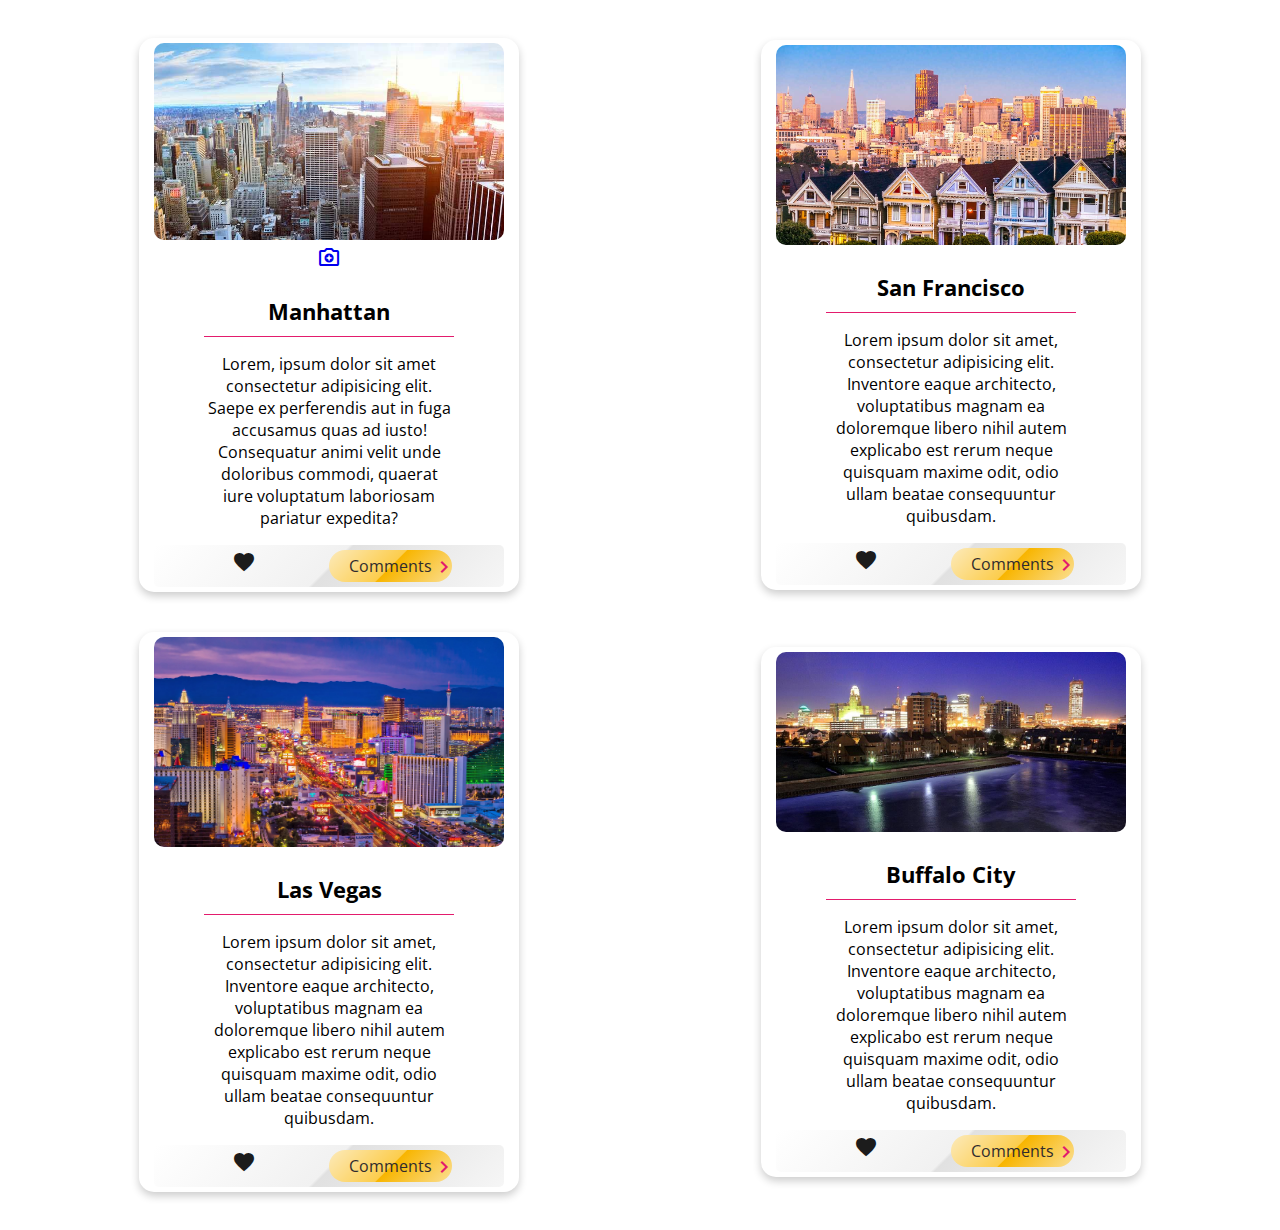
==== index.html @ 7cc3cee2 "First Commit" ====
<!DOCTYPE html>
<html lang="en">
  <head>
    <meta charset="UTF-8" />
    <meta http-equiv="X-UA-Compatible" content="IE=edge" />
    <meta name="viewport" content="width=device-width, initial-scale=1.0" />
    <link rel="stylesheet" href="style.css" />
    <link rel="stylesheet" href="https://fonts.googleapis.com/css2?family=Material+Symbols+Outlined:opsz,wght,FILL,GRAD@20..48,100..700,0..1,-50..200" />
    <link
      href="https://fonts.googleapis.com/icon?family=Material+Icons"
      rel="stylesheet"
    />
    <link rel="preconnect" href="https://fonts.gstatic.com" />
    <link
      href="https://fonts.googleapis.com/css2?family=Open+Sans:wght@300;400&display=swap"
      rel="stylesheet"
    />

    <title>Cards Example</title>
  </head>
  <body id="body">
    <div class="card">
      <a href="https://www.nycgo.com/boroughs-neighborhoods/manhattan/">
        <img src="./images/NYimg.jpg" alt="Manhattan"/>
				<span id="symbol"
				class="material-symbols-outlined">
					camera_enhance
					</span> 
      </a>
      <div class="cont-city-name">
        <h3>Manhattan</h3>
        <p>
          Lorem, ipsum dolor sit amet consectetur adipisicing elit. Saepe ex
          perferendis aut in fuga accusamus quas ad iusto! Consequatur animi
          velit unde doloribus commodi, quaerat iure voluptatum laboriosam
          pariatur expedita?
        </p>
      </div>
      <div class="cont_down">
        
        
          <a id="likeIt" class="material-icons like"> favorite  </a>
         
          
          <a class="a_down" href="./forms/comments.html">Comments<i class="material-icons"> chevron_right </i></a>
        </div>
      
        

        
      </div>
    </div>
    <div class="card">
      <a href="https://www.sftravel.com/">
        <img src="./images/SanFRAimg.jpg" alt="San Francisco" />
      </a>
      <div class="cont-city-name">
        <h3>San Francisco</h3>
        <p>
          Lorem ipsum dolor sit amet, consectetur adipisicing elit. Inventore
          eaque architecto, voluptatibus magnam ea doloremque libero nihil autem
          explicabo est rerum neque quisquam maxime odit, odio ullam beatae
          consequuntur quibusdam.
        </p>
      </div>
      <div class="cont_down">
        <a id="likeIt" class="material-icons like"> favorite </a>
        <a class="a_down" href="./forms/comments.html"">Comments<i class="material-icons"> chevron_right </i></a>
      </div>
    </div>

    <div class="card">
      <a href="https://www.visitlasvegas.com/">
        <img src="./images/VEGASimg.jpg" alt="Las Vegas" />
      </a>
      <div class="cont-city-name">
        <h3>Las Vegas</h3>
        <p>
          Lorem ipsum dolor sit amet, consectetur adipisicing elit. Inventore
          eaque architecto, voluptatibus magnam ea doloremque libero nihil autem
          explicabo est rerum neque quisquam maxime odit, odio ullam beatae
          consequuntur quibusdam.
        </p>
      </div>
      <div class="cont_down">
        <a id="likeIt"  class="material-icons like"> favorite </a>
        <a class="a_down" href="./forms/comments.html"">Comments<i class="material-icons"> chevron_right </i></a>
      </div>
    </div>
    <div class="card">
      <a href="https://www.visitbuffaloniagara.com/see-do/">
        <img id="img_bf" src="./images/buffaloCity.jpg" alt="Buffalo City"  />
      </a>
      <div class="cont-city-name">
        <h3>Buffalo City</h3>
        <p>
          Lorem ipsum dolor sit amet, consectetur adipisicing elit. Inventore
          eaque architecto, voluptatibus magnam ea doloremque libero nihil autem
          explicabo est rerum neque quisquam maxime odit, odio ullam beatae
          consequuntur quibusdam.
        </p>
      </div>
      <div class="cont_down">
        <a id="likeIt" class="material-icons like"> favorite </a>
        <a class="a_down" href="./forms/comments.html"">Comments<i class="material-icons"> chevron_right </i></a>
      </div>
    </div>
    </div>
  </body>
  <script src="like.js"></script>
</html>
---- style.css ----
body {
  display: flex;
  align-items: center;
  justify-content: space-around;
  padding: 10px;
  font-family: "Open Sans", sans-serif;
}

@media only screen and (max-width: 1300px ){
  body{
    display: flex;
    flex-wrap: wrap;
  }
}


.card {
  width: 370px;
  height: auto;
  border-radius: 15px;
  padding: 5px;
  box-shadow: 0 4px 8px 0 rgba(0, 0, 0, 0.2);
  margin: 20px 20px;
  transition: 0.3s;
  text-align: center;
	position: relative;
}

/* .card img:hover{
	opacity: 0.3;
  filter: grayscale(100%);
}

#symbol{
	position: absolute;
	top: 25%;
	left: 43%;
	border-radius: 50%;
  font-size: 34px;
  color: #000000;
  width: 60px;
  height: 60px;
  line-height: 60px;
  background: #ffffff;
  transform: translate(-50%, -50%) scale(0);
  transition: transform 300ms 0ms cubic-bezier(0.6, -0.28, 0.735, 0.045); 
} 

#symbol:hover{
	transform: translate(-50%, -50%) scale(1);
  transition: transform 300ms 100ms cubic-bezier(0.175, 0.885, 0.32, 1.275);
} */ 

/*MOBILE*/

@media (max-width: 400px){
  .card{
    width: 250px;
  }
  
  img{
    max-width: 80%;
    height: auto;
    margin-top: 10px;
  }

  p{
    font-size: 18px;
  }

  .a_down{
    font-size: 15px;
  }
}


.like.selected {
	color: #e31b6d;
}


.card:hover {
  box-shadow: 0 8px 16px 0 rgba(0, 0, 0, 0.2);
  transform: scale(1.1);
  transition: 1s;
}

img {
  width: 350px;
  max-height: 210px;
  border-radius: 10px;
  cursor: pointer;
}

.cont-city-name {
  display: block;
  margin-left: auto;
  margin-right: auto;
  text-align: center;
  width: 250px;
}

h3 {
  font-weight: bold;
  border-bottom: 1px solid #e31b6d;
  font-size: 22px;
  padding-bottom: 10px;
  margin-bottom: 10px;
}

.cont_down {
  display: flex;
  margin-top: 5px;

  padding: 5px;
  margin-left: 10px;
  margin-right: 10px;
  background: -webkit-linear-gradient(
    -45deg,
    #ffffff 0%,
    #f1f1f1 50%,
    #e1e1e1 51%,
    #f6f6f6 100%
  );
  border-radius: 5px;
}

.like-div{
  width: 200px;
  height: 100px;
  border-radius: 10px;
  border: 1px solid #e31b6d;
  text-align: center;
  position: absolute;
  top: 20px;
  background: -webkit-linear-gradient(left, #ffffff 0%,#e5e5e5 100%);
  color: #1c1c1c;
  padding: 10px;
  font-size: 15px;
  font-weight: bold;
}


/*.btnBox{
  margin-top: 50px;
}*/

.removeBtn{
  border-radius: 50%;
  text-align: center;
  width: 5px;
  height: auto;
  background-color: #e31b6d;
  color: #e31b6d;
  font-weight: bold;
  padding: 10px;
}



.like {
  width: 50%;
  text-align: center;
  color: #1c1c1c;
  cursor: pointer;
  position: relative;
	animation: heartbeat 1s infinite;
}

@keyframes heartbeat{
	0%{
		transform: scale(.75);
	}
	20%{
		transform: scale(1);
	}
	40%{
		transform: scale(.75);
	}
	60%{
		transform: scale(1);
	}
	80%{
		transform: scale(.75);
	}
	100%{
		transform: scale(.75);
	}
}

.about {
  text-align: center;
}

i {
  position: absolute;
  color: #e31b6d;
  cursor: pointer;
}



.a_down {
  border-radius: 25px;
  background: -webkit-linear-gradient(
    -45deg,
    #fceabb 0%,
    #fccd4d 50%,
    #f8b500 51%,
    #fbdf93 100%
  );
  padding: 5px 20px;
  cursor: pointer;
  text-decoration: none;
  color: #302b2d;
  transition: color ease-in-out 0.5ms;
}

.a_down:focus,
.a_down:hover{
  color: #e31b6d;
  
}
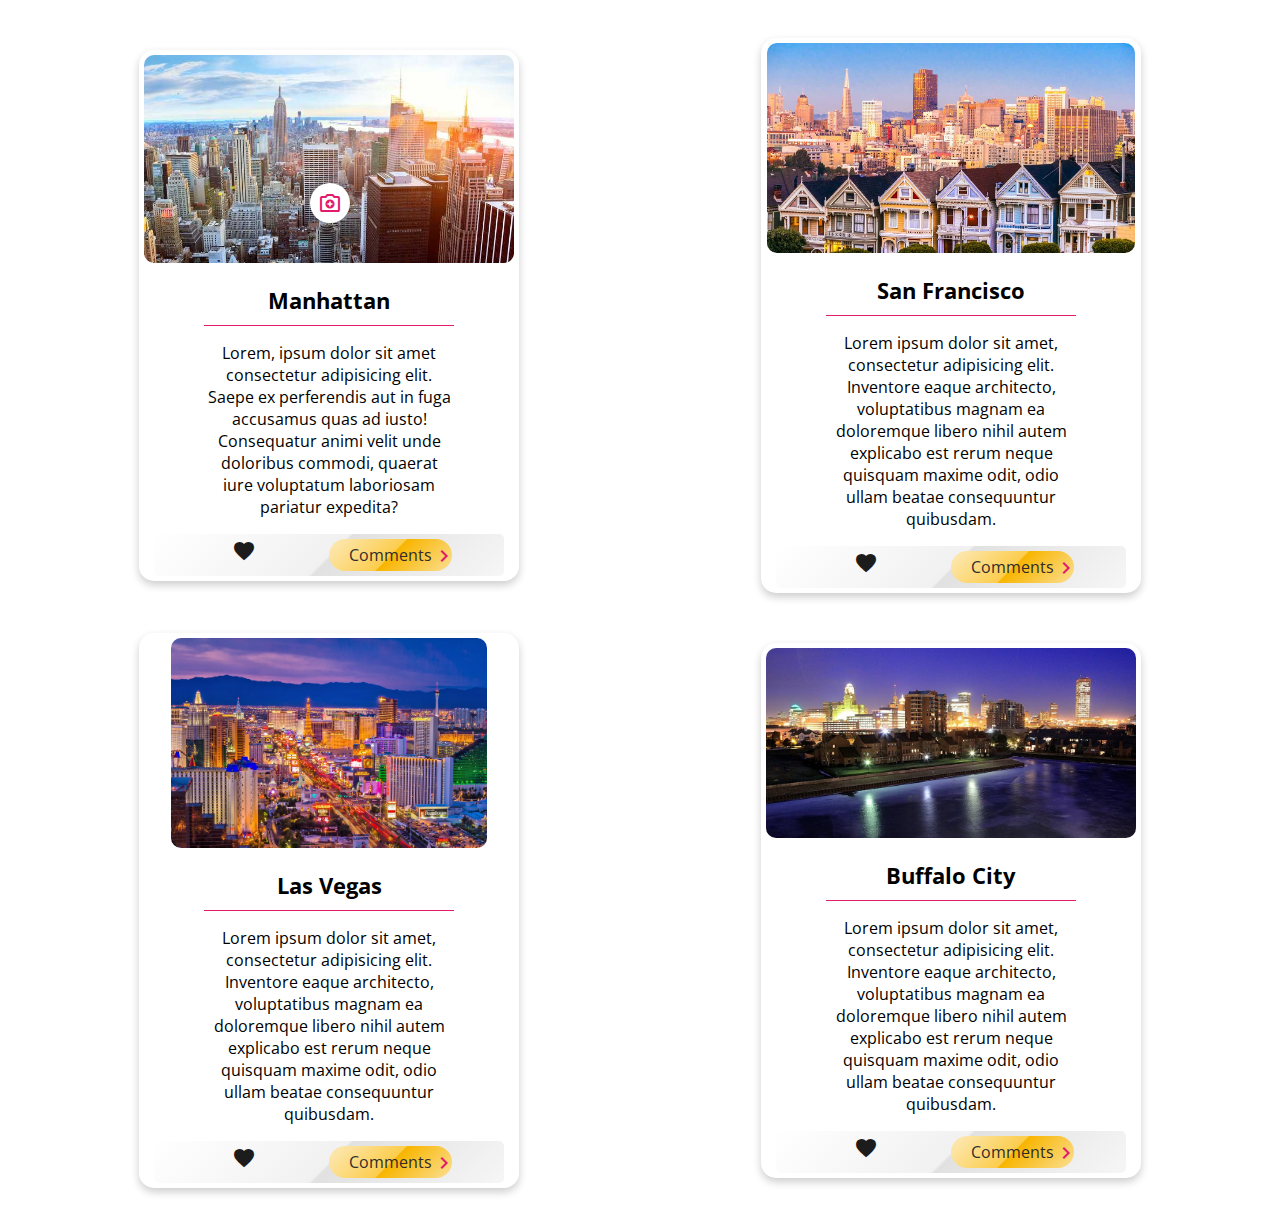
==== commit c2e738b1: "added animation & material-icon" ====
--- a/index.html
+++ b/index.html
@@ -15,18 +15,25 @@
       href="https://fonts.googleapis.com/css2?family=Open+Sans:wght@300;400&display=swap"
       rel="stylesheet"
     />
+		
+
 
     <title>Cards Example</title>
   </head>
   <body id="body">
     <div class="card">
+			<section class="box_item-red">
       <a href="https://www.nycgo.com/boroughs-neighborhoods/manhattan/">
         <img src="./images/NYimg.jpg" alt="Manhattan"/>
-				<span id="symbol"
-				class="material-symbols-outlined">
-					camera_enhance
-					</span> 
+				<span class="span_symbol">
+					<i id="symbol_red"
+					class="material-symbols-outlined">
+						camera_enhance
+				</i> 
+
+				</span>
       </a>
+		 </section>
       <div class="cont-city-name">
         <h3>Manhattan</h3>
         <p>
@@ -42,7 +49,7 @@
           <a id="likeIt" class="material-icons like"> favorite  </a>
          
           
-          <a class="a_down" href="./forms/comments.html">Comments<i class="material-icons"> chevron_right </i></a>
+          <a class="a_down" href="./forms/comments.html">Comments<i id="i_arrow" class="material-icons"> chevron_right </i></a>
         </div>
       
         
@@ -65,7 +72,7 @@
       </div>
       <div class="cont_down">
         <a id="likeIt" class="material-icons like"> favorite </a>
-        <a class="a_down" href="./forms/comments.html"">Comments<i class="material-icons"> chevron_right </i></a>
+        <a class="a_down" href="./forms/comments.html"">Comments<i id="i_arrow" class="material-icons"> chevron_right </i></a>
       </div>
     </div>
 
@@ -84,7 +91,7 @@
       </div>
       <div class="cont_down">
         <a id="likeIt"  class="material-icons like"> favorite </a>
-        <a class="a_down" href="./forms/comments.html"">Comments<i class="material-icons"> chevron_right </i></a>
+        <a class="a_down" href="./forms/comments.html"">Comments<i id="i_arrow" class="material-icons"> chevron_right </i></a>
       </div>
     </div>
     <div class="card">
@@ -102,7 +109,7 @@
       </div>
       <div class="cont_down">
         <a id="likeIt" class="material-icons like"> favorite </a>
-        <a class="a_down" href="./forms/comments.html"">Comments<i class="material-icons"> chevron_right </i></a>
+        <a class="a_down" href="./forms/comments.html"">Comments<i id="i_arrow" class="material-icons"> chevron_right </i></a>
       </div>
     </div>
     </div>
--- a/style.css
+++ b/style.css
@@ -31,27 +31,93 @@
 	position: relative;
 }
 
+
+img{
+	overflow-clip-margin: content-box;
+  overflow: clip;
+	max-width: 100%;
+	height: auto;
+	max-height: 210px;
+	border-radius: 10px;
+	cursor: pointer;
+	vertical-align: top;
+	
+}
+
+.box_item-red{
+	background-color:#ADD8E6;
+	border-radius: 20px;
+}
+
+.box_item-red:hover img{
+  opacity: 0.3;
+  filter: grayscale(100%);
+}
+
+.box_item-red * {
+	transition: all .35s ease-in-out;
+}
+
+
+.span_symbol{
+	position: absolute;
+  top: 25%;
+  left: 45%;
+	border-radius: 45px;
+	background: #ffffff;
+	width: 40px;
+	height: 40px;
+}
+
+
+.material-symbols-outlined{
+	
+  position: absolute;
+  font-size: 64px;
+  /* line-height: 60px; */
+
+	color: #e31b6d;
+  left: 20%;
+	top: 20%;
+
+	
+}
+
+
+
+
+
+
+
+box-item_red {
+  transform: translate(-50%, -50%) scale(0);
+  transition: transform 300ms 0ms cubic-bezier(0.6, -0.28, 0.735, 0.045);
+}
+
+box-item_red:hover {
+  transform: translate(-50%, -50%) scale(1);
+  transition: transform 300ms 100ms cubic-bezier(0.175, 0.885, 0.32, 1.275);
+}
+
 /* .card img:hover{
 	opacity: 0.3;
   filter: grayscale(100%);
-}
-
-#symbol{
-	position: absolute;
-	top: 25%;
-	left: 43%;
-	border-radius: 50%;
-  font-size: 34px;
-  color: #000000;
-  width: 60px;
-  height: 60px;
-  line-height: 60px;
-  background: #ffffff;
-  transform: translate(-50%, -50%) scale(0);
-  transition: transform 300ms 0ms cubic-bezier(0.6, -0.28, 0.735, 0.045); 
-} 
-
-#symbol:hover{
+}*/
+
+/* #symbol_red{
+display: inline-block;
+    font: normal normal normal 14px/1 FontAwesome;
+    font-size: inherit;
+    text-rendering: auto;
+    -webkit-font-smoothing: antialiased; 
+}  */
+
+
+
+
+
+
+/*#symbol:hover{
 	transform: translate(-50%, -50%) scale(1);
   transition: transform 300ms 100ms cubic-bezier(0.175, 0.885, 0.32, 1.275);
 } */ 
@@ -90,12 +156,6 @@
   transition: 1s;
 }
 
-img {
-  width: 350px;
-  max-height: 210px;
-  border-radius: 10px;
-  cursor: pointer;
-}
 
 .cont-city-name {
   display: block;
@@ -197,7 +257,7 @@
   text-align: center;
 }
 
-i {
+#i_arrow {
   position: absolute;
   color: #e31b6d;
   cursor: pointer;
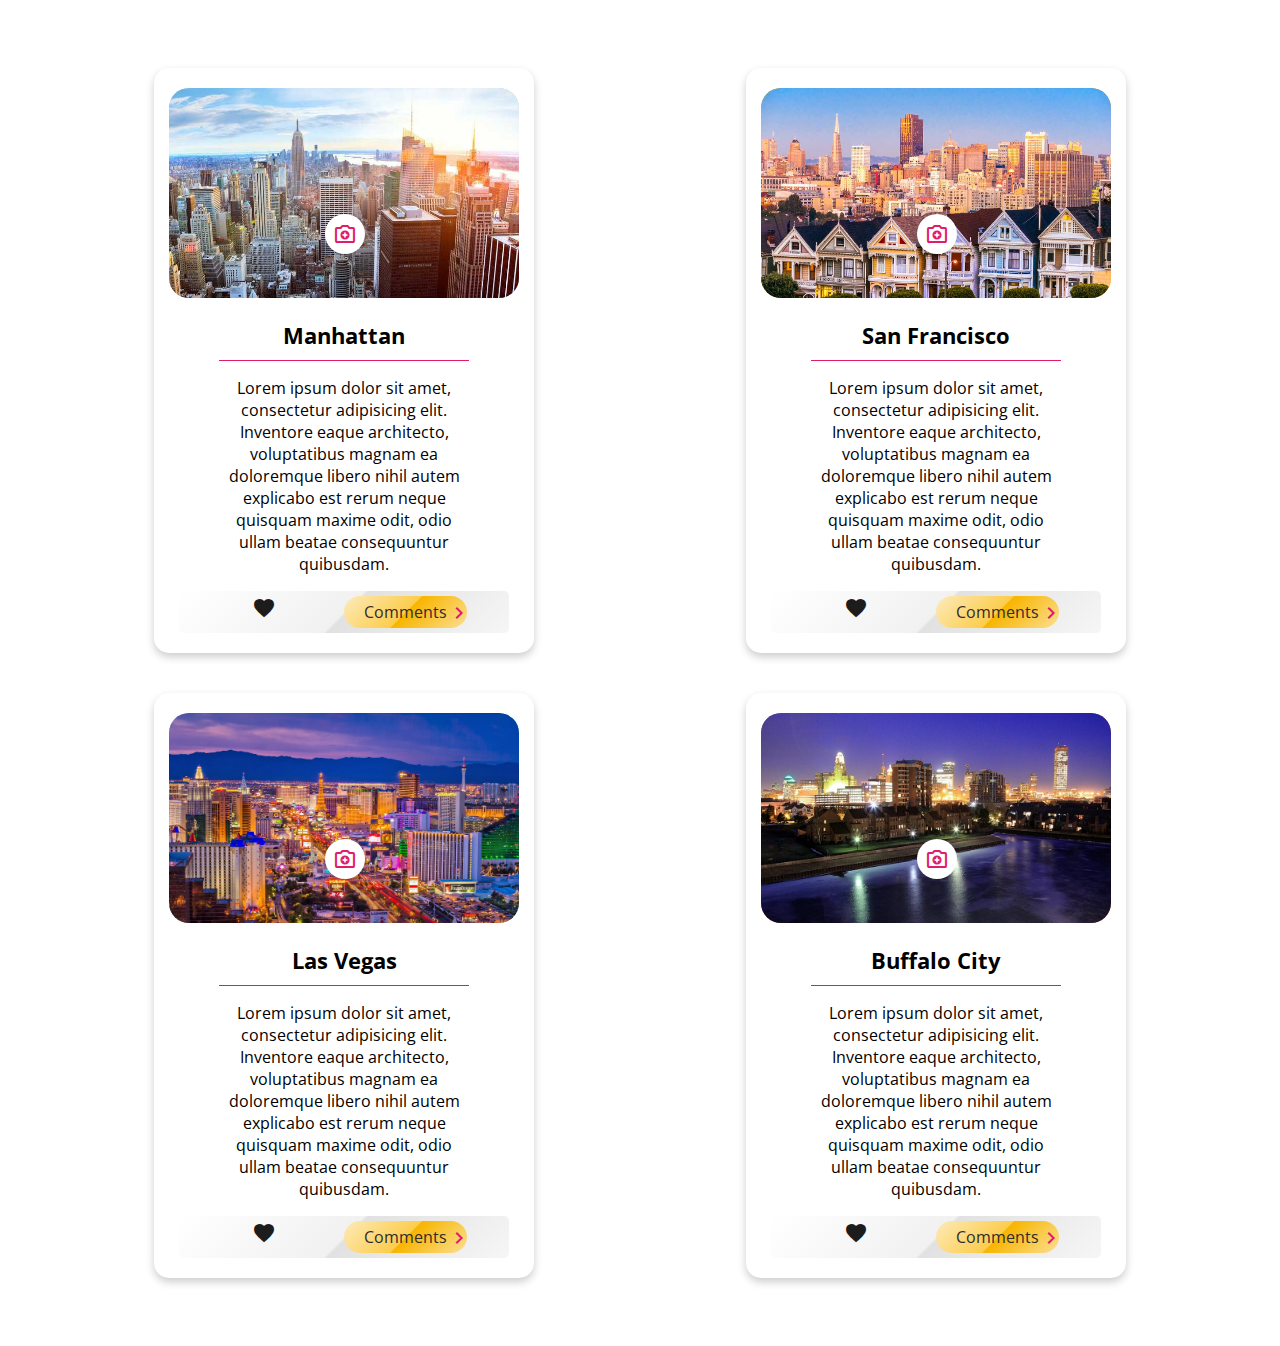
==== commit 7eea6f08: "cleanup & responsive" ====
--- a/index.html
+++ b/index.html
@@ -22,12 +22,11 @@
   </head>
   <body id="body">
     <div class="card">
-			<section class="box_item-red">
+			<section class="box_item lightblue">
       <a href="https://www.nycgo.com/boroughs-neighborhoods/manhattan/">
         <img src="./images/NYimg.jpg" alt="Manhattan"/>
 				<span class="span_symbol">
-					<i id="symbol_red"
-					class="material-symbols-outlined">
+					<i class="material-symbols-outlined">
 						camera_enhance
 				</i> 
 
@@ -37,10 +36,10 @@
       <div class="cont-city-name">
         <h3>Manhattan</h3>
         <p>
-          Lorem, ipsum dolor sit amet consectetur adipisicing elit. Saepe ex
-          perferendis aut in fuga accusamus quas ad iusto! Consequatur animi
-          velit unde doloribus commodi, quaerat iure voluptatum laboriosam
-          pariatur expedita?
+					Lorem ipsum dolor sit amet, consectetur adipisicing elit. Inventore
+          eaque architecto, voluptatibus magnam ea doloremque libero nihil autem
+          explicabo est rerum neque quisquam maxime odit, odio ullam beatae
+          consequuntur quibusdam.
         </p>
       </div>
       <div class="cont_down">
@@ -58,9 +57,17 @@
       </div>
     </div>
     <div class="card">
+			<section class="box_item orange">
       <a href="https://www.sftravel.com/">
         <img src="./images/SanFRAimg.jpg" alt="San Francisco" />
+				<span class="span_symbol">
+					<i class="material-symbols-outlined">
+						camera_enhance
+				</i> 
+
+				</span>
       </a>
+		</section>
       <div class="cont-city-name">
         <h3>San Francisco</h3>
         <p>
@@ -77,9 +84,18 @@
     </div>
 
     <div class="card">
+			<section class="box_item green">
       <a href="https://www.visitlasvegas.com/">
         <img src="./images/VEGASimg.jpg" alt="Las Vegas" />
+				<span class="span_symbol">
+					<i class="material-symbols-outlined">
+						camera_enhance
+				</i> 
+
+				</span>
+			
       </a>
+		</section>
       <div class="cont-city-name">
         <h3>Las Vegas</h3>
         <p>
@@ -95,9 +111,17 @@
       </div>
     </div>
     <div class="card">
+			<section class="box_item red">
       <a href="https://www.visitbuffaloniagara.com/see-do/">
         <img id="img_bf" src="./images/buffaloCity.jpg" alt="Buffalo City"  />
+				<span class="span_symbol">
+					<i class="material-symbols-outlined">
+						camera_enhance
+				</i> 
+
+				</span>
       </a>
+		</section>
       <div class="cont-city-name">
         <h3>Buffalo City</h3>
         <p>
--- a/style.css
+++ b/style.css
@@ -5,10 +5,11 @@
 
 body {
   display: flex;
-  align-items: center;
+	align-content: center;
   justify-content: space-around;
   padding: 10px;
   font-family: "Open Sans", sans-serif;
+  padding: 40px;
 }
 
 @media only screen and (max-width: 1300px ){
@@ -20,10 +21,10 @@
 
 
 .card {
-  width: 370px;
-  height: auto;
   border-radius: 15px;
-  padding: 5px;
+  padding: 15px;
+	padding-top: 20px;
+	padding-bottom: 20px;	
   box-shadow: 0 4px 8px 0 rgba(0, 0, 0, 0.2);
   margin: 20px 20px;
   transition: 0.3s;
@@ -33,31 +34,56 @@
 
 
 img{
-	overflow-clip-margin: content-box;
-  overflow: clip;
-	max-width: 100%;
-	height: auto;
+	width:350px;
+	height: 270px;
 	max-height: 210px;
-	border-radius: 10px;
+	border-radius: 20px;
 	cursor: pointer;
 	vertical-align: top;
 	
 }
 
-.box_item-red{
+
+.lightblue{
 	background-color:#ADD8E6;
 	border-radius: 20px;
 }
 
-.box_item-red:hover img{
-  opacity: 0.3;
+.orange{
+	background-color: #f8b500;
+	border-radius: 20px;
+}
+
+.green{
+	background-color: #7FFFD4;
+	border-radius: 20px;
+}
+
+.red{
+	background-color: coral;
+	border-radius: 20px;
+}
+
+
+.box_item:hover img{
+	opacity: 0.3;
   filter: grayscale(100%);
 }
 
-.box_item-red * {
+.box_item *{
 	transition: all .35s ease-in-out;
 }
 
+box-item {
+	transform: translate(-50%, -50%) scale(0);
+	transition: transform 300ms 0ms cubic-bezier(0.6, -0.28, 0.735, 0.045);
+	border-radius: 20px;
+}
+
+box-item:hover {
+	transform: translate(-50%, -50%) scale(1);
+	transition: transform 300ms 100ms cubic-bezier(0.175, 0.885, 0.32, 1.275);
+}
 
 .span_symbol{
 	position: absolute;
@@ -71,72 +97,40 @@
 
 
 .material-symbols-outlined{
-	
-  position: absolute;
-  font-size: 64px;
-  /* line-height: 60px; */
-
+	position: absolute;
 	color: #e31b6d;
   left: 20%;
 	top: 20%;
-
-	
-}
-
-
-
-
-
-
-
-box-item_red {
-  transform: translate(-50%, -50%) scale(0);
-  transition: transform 300ms 0ms cubic-bezier(0.6, -0.28, 0.735, 0.045);
-}
-
-box-item_red:hover {
-  transform: translate(-50%, -50%) scale(1);
-  transition: transform 300ms 100ms cubic-bezier(0.175, 0.885, 0.32, 1.275);
-}
-
-/* .card img:hover{
-	opacity: 0.3;
-  filter: grayscale(100%);
-}*/
-
-/* #symbol_red{
-display: inline-block;
-    font: normal normal normal 14px/1 FontAwesome;
-    font-size: inherit;
-    text-rendering: auto;
-    -webkit-font-smoothing: antialiased; 
-}  */
-
-
-
-
-
-
-/*#symbol:hover{
-	transform: translate(-50%, -50%) scale(1);
-  transition: transform 300ms 100ms cubic-bezier(0.175, 0.885, 0.32, 1.275);
-} */ 
+}
+
 
 /*MOBILE*/
 
 @media (max-width: 400px){
   .card{
-    width: 250px;
+    width: auto;
   }
   
   img{
-    max-width: 80%;
-    height: auto;
-    margin-top: 10px;
-  }
+    max-width: 280px;
+    height: 180px;
+  }
+
+	.span_symbol{
+		top: 20%;
+		left: 45%;
+		width: 35px;
+		height: 35px;
+	}
+
+
+.material-symbols-outlined{
+  left: 16%;
+	top: 20%;
+}
 
   p{
-    font-size: 18px;
+    font-size: 15px;
   }
 
   .a_down{
@@ -148,6 +142,8 @@
 .like.selected {
 	color: #e31b6d;
 }
+
+
 
 
 .card:hover {
@@ -176,7 +172,6 @@
 .cont_down {
   display: flex;
   margin-top: 5px;
-
   padding: 5px;
   margin-left: 10px;
   margin-right: 10px;
